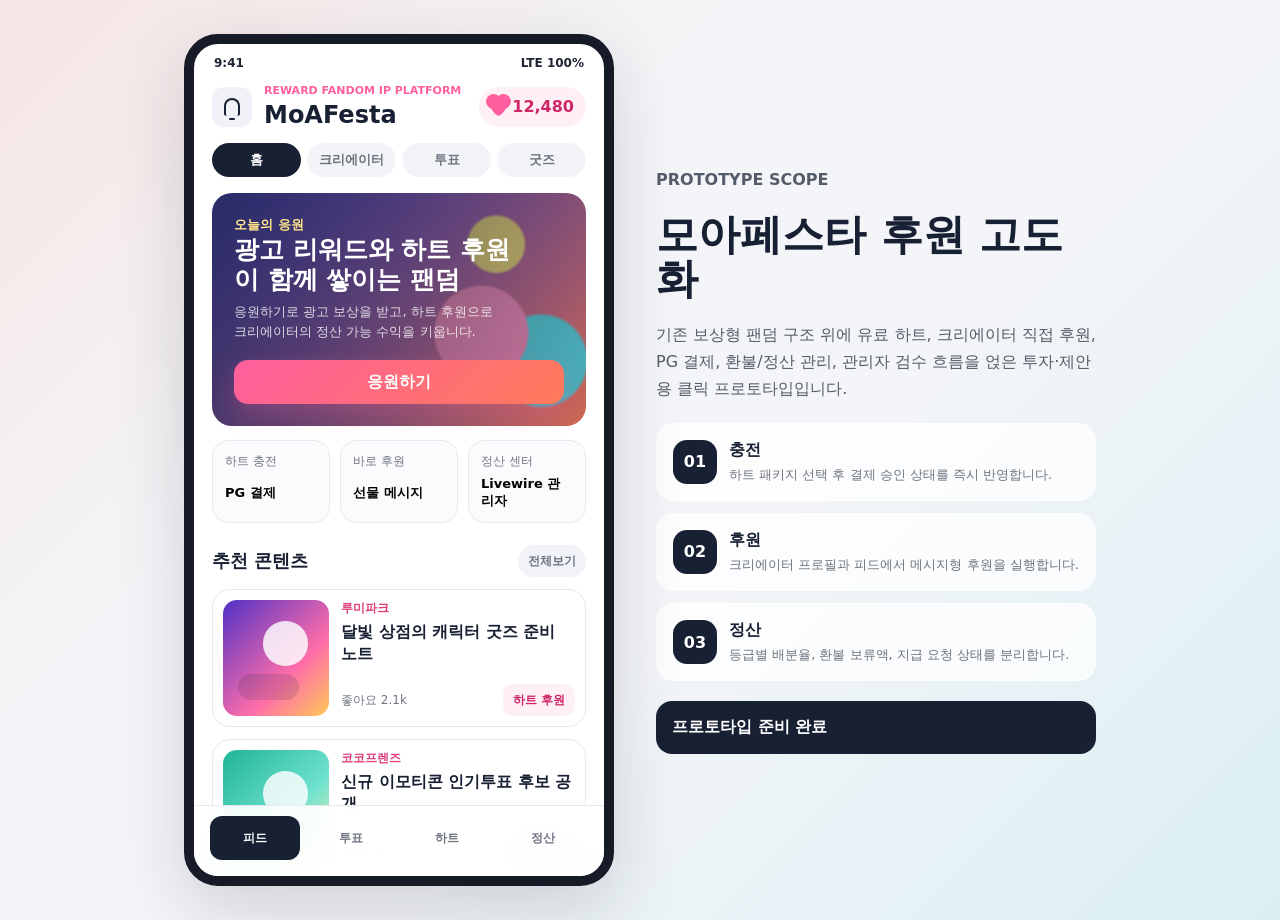
==== moafesta-prototype/index.html @ ada6a561 "Move prototype into project folder" ====
<!doctype html>
<html lang="ko">
  <head>
    <meta charset="UTF-8" />
    <meta name="viewport" content="width=device-width, initial-scale=1.0" />
    <title>MoAFesta 후원 프로토타입</title>
    <link rel="stylesheet" href="./styles.css" />
  </head>
  <body>
    <main class="workspace">
      <section class="phone-shell" aria-label="MoAFesta 앱 프로토타입">
        <div class="status-bar">
          <span>9:41</span>
          <span>LTE 100%</span>
        </div>

        <header class="app-header">
          <button class="icon-button" type="button" aria-label="알림">
            <span class="bell-icon"></span>
          </button>
          <div>
            <p class="eyebrow">Reward fandom IP platform</p>
            <h1>MoAFesta</h1>
          </div>
          <button class="wallet-chip" type="button" data-screen="wallet">
            <span class="heart-dot"></span>
            <strong id="heartBalance">12,480</strong>
          </button>
        </header>

        <nav class="tabs" aria-label="상단 메뉴">
          <button class="tab active" type="button" data-screen="home">홈</button>
          <button class="tab" type="button" data-screen="creators">크리에이터</button>
          <button class="tab" type="button" data-screen="vote">투표</button>
          <button class="tab" type="button" data-screen="shop">굿즈</button>
        </nav>

        <div class="screen active" id="home">
          <section class="hero-feed">
            <div>
              <p class="label">오늘의 응원</p>
              <h2>광고 리워드와 하트 후원이 함께 쌓이는 팬덤</h2>
              <p>응원하기로 광고 보상을 받고, 하트 후원으로 크리에이터의 정산 가능 수익을 키웁니다.</p>
            </div>
            <button class="primary" type="button" data-open-support="루미파크">응원하기</button>
          </section>

          <section class="quick-grid" aria-label="빠른 실행">
            <button type="button" data-screen="wallet">
              <span>하트 충전</span>
              <strong>PG 결제</strong>
            </button>
            <button type="button" data-open-support="코코프렌즈">
              <span>바로 후원</span>
              <strong>선물 메시지</strong>
            </button>
            <button type="button" data-screen="settlement">
              <span>정산 센터</span>
              <strong>Livewire 관리자</strong>
            </button>
          </section>

          <section class="section-head">
            <h3>추천 콘텐츠</h3>
            <button type="button" data-screen="creators">전체보기</button>
          </section>

          <article class="content-card">
            <div class="art-card art-lumi"></div>
            <div class="content-body">
              <div>
                <p class="creator-name">루미파크</p>
                <h4>달빛 상점의 캐릭터 굿즈 준비 노트</h4>
              </div>
              <div class="card-actions">
                <span>좋아요 2.1k</span>
                <button type="button" data-open-support="루미파크">하트 후원</button>
              </div>
            </div>
          </article>

          <article class="content-card">
            <div class="art-card art-coco"></div>
            <div class="content-body">
              <div>
                <p class="creator-name">코코프렌즈</p>
                <h4>신규 이모티콘 인기투표 후보 공개</h4>
              </div>
              <div class="card-actions">
                <span>댓글 348</span>
                <button type="button" data-open-support="코코프렌즈">하트 후원</button>
              </div>
            </div>
          </article>
        </div>

        <div class="screen" id="creators">
          <section class="profile-hero">
            <div class="profile-cover"></div>
            <div class="profile-main">
              <div class="avatar avatar-lumi"></div>
              <div>
                <p class="creator-name">Public Creator Profile</p>
                <h2>루미파크</h2>
                <p>웹툰, 캐릭터, 굿즈 제작을 함께 키우는 일러스트 크리에이터</p>
              </div>
            </div>
            <div class="profile-stats">
              <div><strong>38.2k</strong><span>팔로워</span></div>
              <div><strong>Gold</strong><span>등급</span></div>
              <div><strong>72%</strong><span>정산율</span></div>
            </div>
            <div class="profile-actions">
              <button class="secondary" type="button">팔로우</button>
              <button class="primary" type="button" data-open-support="루미파크">하트 후원</button>
            </div>
          </section>

          <section class="creator-panels">
            <article>
              <span class="mini-label">작품</span>
              <h3>달빛 상점</h3>
              <p>캐릭터 14종, 쇼폼 28개, 굿즈 6종</p>
            </article>
            <article>
              <span class="mini-label">팬 활동</span>
              <h3>응원 18,492회</h3>
              <p>이번 달 광고 응원 수익 1,284,000원</p>
            </article>
            <article>
              <span class="mini-label">이벤트</span>
              <h3>팝업 콜라보 후보</h3>
              <p>인기투표 TOP 3 진입 시 제작 지원금 지급</p>
            </article>
          </section>
        </div>

        <div class="screen" id="vote">
          <section class="section-head">
            <h3>월간 인기투표</h3>
            <button type="button">내 투표권 8</button>
          </section>
          <div class="ranking-list">
            <article>
              <strong>1</strong>
              <div class="avatar avatar-lumi"></div>
              <div><h4>루미파크</h4><p>굿즈 제작 지원 후보</p></div>
              <button type="button">투표</button>
            </article>
            <article>
              <strong>2</strong>
              <div class="avatar avatar-coco"></div>
              <div><h4>코코프렌즈</h4><p>이모티콘 캠페인 후보</p></div>
              <button type="button">투표</button>
            </article>
            <article>
              <strong>3</strong>
              <div class="avatar avatar-mint"></div>
              <div><h4>민트스튜디오</h4><p>오프라인 전시 후보</p></div>
              <button type="button">투표</button>
            </article>
          </div>
        </div>

        <div class="screen" id="shop">
          <section class="section-head">
            <h3>굿즈 & 이벤트</h3>
            <button type="button">콘 4,200</button>
          </section>
          <div class="goods-grid">
            <article>
              <div class="goods-art goods-a"></div>
              <h4>달빛 키링 세트</h4>
              <p>하트 후원자 선공개</p>
              <button type="button">구매하기</button>
            </article>
            <article>
              <div class="goods-art goods-b"></div>
              <h4>팝업 응모권</h4>
              <p>광고 리워드 콘 사용</p>
              <button type="button">응모하기</button>
            </article>
          </div>
        </div>

        <div class="screen" id="wallet">
          <section class="wallet-panel">
            <p class="label">나의 하트</p>
            <h2><span id="walletBalance">12,480</span> Heart</h2>
            <p>하트는 인앱 결제로 충전하고, 크리에이터에게 직접 후원할 수 있는 유료 포인트입니다.</p>
          </section>
          <section class="package-list" aria-label="하트 충전 패키지">
            <button type="button" data-charge="1000" data-price="1100"><strong>1,000</strong><span>1,100원</span></button>
            <button type="button" data-charge="5500" data-price="5500"><strong>5,500</strong><span>5,500원</span></button>
            <button type="button" data-charge="12000" data-price="11000"><strong>12,000</strong><span>11,000원</span></button>
          </section>
          <section class="history-list">
            <h3>최근 내역</h3>
            <article><span>충전</span><strong>+5,500</strong><small>카카오페이 승인</small></article>
            <article><span>후원</span><strong>-1,000</strong><small>루미파크에게 메시지 전송</small></article>
            <article><span>환불</span><strong>-3,000</strong><small>미사용 하트 환불 접수</small></article>
          </section>
        </div>

        <div class="screen" id="settlement">
          <section class="section-head">
            <h3>크리에이터 정산</h3>
            <button type="button">관리자 검수</button>
          </section>
          <div class="settlement-card">
            <p class="label">정산 가능 금액</p>
            <h2>1,428,800원</h2>
            <div class="progress"><span></span></div>
            <p>Gold 등급 정산율 72% 적용, 환불 대기분 84,000원 제외</p>
          </div>
          <div class="admin-table">
            <article><span>후원 수익</span><strong>1,620,000원</strong><small>승인</small></article>
            <article><span>광고 응원</span><strong>284,000원</strong><small>승인</small></article>
            <article><span>환불 보류</span><strong>84,000원</strong><small>검수중</small></article>
            <article><span>지급 요청</span><strong>1,428,800원</strong><small>대기</small></article>
          </div>
        </div>

        <nav class="bottom-nav" aria-label="하단 메뉴">
          <button class="active" type="button" data-screen="home">피드</button>
          <button type="button" data-screen="vote">투표</button>
          <button type="button" data-screen="wallet">하트</button>
          <button type="button" data-screen="settlement">정산</button>
        </nav>
      </section>

      <aside class="feature-panel">
        <p class="eyebrow">Prototype scope</p>
        <h2>모아페스타 후원 고도화</h2>
        <p>
          기존 보상형 팬덤 구조 위에 유료 하트, 크리에이터 직접 후원, PG 결제, 환불/정산 관리,
          관리자 검수 흐름을 얹은 투자·제안용 클릭 프로토타입입니다.
        </p>
        <div class="flow-list">
          <article>
            <span>01</span>
            <div><strong>충전</strong><p>하트 패키지 선택 후 결제 승인 상태를 즉시 반영합니다.</p></div>
          </article>
          <article>
            <span>02</span>
            <div><strong>후원</strong><p>크리에이터 프로필과 피드에서 메시지형 후원을 실행합니다.</p></div>
          </article>
          <article>
            <span>03</span>
            <div><strong>정산</strong><p>등급별 배분율, 환불 보류액, 지급 요청 상태를 분리합니다.</p></div>
          </article>
        </div>
        <div class="toast-log" id="toastLog">프로토타입 준비 완료</div>
      </aside>
    </main>

    <dialog class="support-modal" id="supportModal">
      <form method="dialog">
        <button class="close-button" type="submit" aria-label="닫기">×</button>
      </form>
      <p class="label">하트 후원</p>
      <h2><span id="supportCreator">루미파크</span>에게 마음 보내기</h2>
      <div class="amount-grid">
        <button type="button" data-support="300">300</button>
        <button type="button" data-support="1000">1,000</button>
        <button type="button" data-support="3000">3,000</button>
        <button type="button" data-support="5000">5,000</button>
      </div>
      <textarea id="supportMessage" maxlength="80">다음 굿즈도 기대하고 있어요.</textarea>
      <button class="primary full" type="button" id="sendSupport">후원 보내기</button>
      <p class="modal-note">후원 완료 후 미사용 유료 하트 기준 환불 정책과 크리에이터 정산 대기분이 자동 계산됩니다.</p>
    </dialog>

    <script src="./app.js"></script>
    <script>
      (() => {
        if (window.__moaPrototypeReady) return;

        const state = { hearts: 12480, selectedSupport: 1000, creator: "루미파크" };
        const formatNumber = (value) => new Intl.NumberFormat("ko-KR").format(value);
        const screens = [...document.querySelectorAll(".screen")];
        const tabs = [...document.querySelectorAll(".tab")];
        const bottomButtons = [...document.querySelectorAll(".bottom-nav button")];
        const supportModal = document.querySelector("#supportModal");
        const supportCreator = document.querySelector("#supportCreator");
        const toastLog = document.querySelector("#toastLog");
        const heartBalance = document.querySelector("#heartBalance");
        const walletBalance = document.querySelector("#walletBalance");

        const updateBalances = () => {
          heartBalance.textContent = formatNumber(state.hearts);
          walletBalance.textContent = formatNumber(state.hearts);
        };

        const showToast = (message) => {
          toastLog.textContent = message;
        };

        const setScreen = (screenId) => {
          screens.forEach((screen) => screen.classList.toggle("active", screen.id === screenId));
          tabs.forEach((button) => button.classList.toggle("active", button.dataset.screen === screenId));
          bottomButtons.forEach((button) => button.classList.toggle("active", button.dataset.screen === screenId));
          showToast(`${screenId} 화면으로 이동했습니다.`);
        };

        const openSupport = (creatorName) => {
          state.creator = creatorName;
          supportCreator.textContent = creatorName;
          document.querySelectorAll("[data-support]").forEach((button) => {
            button.classList.toggle("selected", Number(button.dataset.support) === state.selectedSupport);
          });
          if (supportModal.showModal) {
            supportModal.showModal();
          } else {
            supportModal.setAttribute("open", "");
          }
        };

        document.querySelectorAll("[data-screen]").forEach((button) => {
          button.addEventListener("click", () => setScreen(button.dataset.screen));
        });

        document.querySelectorAll("[data-open-support]").forEach((button) => {
          button.addEventListener("click", () => openSupport(button.dataset.openSupport));
        });

        document.querySelectorAll("[data-charge]").forEach((button) => {
          button.addEventListener("click", () => {
            const amount = Number(button.dataset.charge);
            const price = Number(button.dataset.price);
            state.hearts += amount;
            updateBalances();
            showToast(`${formatNumber(price)}원 결제 승인: 하트 ${formatNumber(amount)}개가 충전되었습니다.`);
          });
        });

        document.querySelectorAll("[data-support]").forEach((button) => {
          button.addEventListener("click", () => {
            state.selectedSupport = Number(button.dataset.support);
            document.querySelectorAll("[data-support]").forEach((target) => target.classList.remove("selected"));
            button.classList.add("selected");
          });
        });

        document.querySelector("#sendSupport").addEventListener("click", () => {
          if (state.hearts < state.selectedSupport) {
            showToast("하트 잔액이 부족합니다. 충전 화면에서 먼저 충전해 주세요.");
            supportModal.close ? supportModal.close() : supportModal.removeAttribute("open");
            setScreen("wallet");
            return;
          }

          state.hearts -= state.selectedSupport;
          updateBalances();
          supportModal.close ? supportModal.close() : supportModal.removeAttribute("open");
          showToast(`${state.creator}에게 하트 ${formatNumber(state.selectedSupport)}개 후원이 완료되었습니다.`);
        });

        document.querySelectorAll(".ranking-list button").forEach((button) => {
          button.addEventListener("click", () => showToast("투표권 1장이 사용되었습니다."));
        });

        document.querySelectorAll(".goods-grid button").forEach((button) => {
          button.addEventListener("click", () => showToast(`${button.textContent} 요청이 접수되었습니다.`));
        });

        updateBalances();
      })();
    </script>
  </body>
</html>
---- moafesta-prototype/styles.css ----
:root {
  --ink: #182033;
  --muted: #6f7481;
  --line: #e8e9ee;
  --panel: #ffffff;
  --soft: #f6f7fb;
  --pink: #ff5f9e;
  --coral: #ff7a59;
  --cyan: #3ac8d8;
  --green: #30b27b;
  --yellow: #ffc857;
  --shadow: 0 24px 70px rgba(19, 26, 45, 0.16);
}

* {
  box-sizing: border-box;
}

body {
  margin: 0;
  min-height: 100vh;
  background:
    linear-gradient(135deg, rgba(255, 122, 89, 0.13), transparent 34%),
    linear-gradient(315deg, rgba(58, 200, 216, 0.14), transparent 42%),
    #f4f5f8;
  color: var(--ink);
  font-family: Inter, Pretendard, "Apple SD Gothic Neo", "Noto Sans KR", system-ui, sans-serif;
  letter-spacing: 0;
}

button,
textarea {
  font: inherit;
}

button {
  cursor: pointer;
}

.workspace {
  display: grid;
  grid-template-columns: minmax(320px, 430px) minmax(300px, 440px);
  gap: 42px;
  align-items: center;
  justify-content: center;
  min-height: 100vh;
  padding: 34px;
}

.phone-shell {
  position: relative;
  display: flex;
  flex-direction: column;
  height: 860px;
  max-height: calc(100vh - 48px);
  overflow: hidden;
  background: var(--panel);
  border: 10px solid #171b27;
  border-radius: 34px;
  box-shadow: var(--shadow);
}

.status-bar,
.app-header,
.tabs,
.bottom-nav {
  flex: 0 0 auto;
}

.status-bar {
  display: flex;
  justify-content: space-between;
  padding: 12px 20px 6px;
  color: #1e2433;
  font-size: 12px;
  font-weight: 700;
}

.app-header {
  display: grid;
  grid-template-columns: 40px 1fr auto;
  gap: 12px;
  align-items: center;
  padding: 8px 18px 14px;
}

.app-header h1,
.feature-panel h2,
.profile-hero h2,
.wallet-panel h2,
.settlement-card h2,
.support-modal h2 {
  margin: 0;
}

.eyebrow,
.label,
.mini-label {
  margin: 0 0 4px;
  color: var(--pink);
  font-size: 11px;
  font-weight: 800;
  letter-spacing: 0;
  text-transform: uppercase;
}

.icon-button,
.wallet-chip,
.tab,
.bottom-nav button,
.section-head button,
.card-actions button,
.ranking-list button,
.goods-grid button,
.package-list button,
.quick-grid button,
.secondary,
.primary {
  border: 0;
}

.icon-button {
  display: grid;
  width: 40px;
  height: 40px;
  place-items: center;
  background: #f0f2f8;
  border-radius: 12px;
}

.bell-icon {
  width: 16px;
  height: 18px;
  border: 2px solid var(--ink);
  border-bottom: 0;
  border-radius: 12px 12px 4px 4px;
}

.bell-icon::after {
  content: "";
  display: block;
  width: 6px;
  height: 2px;
  margin: 18px auto 0;
  background: var(--ink);
  border-radius: 2px;
}

.wallet-chip {
  display: inline-flex;
  gap: 6px;
  align-items: center;
  height: 40px;
  padding: 0 12px;
  background: #fff0f5;
  border-radius: 999px;
  color: #cf2668;
}

.heart-dot {
  position: relative;
  width: 15px;
  height: 15px;
  background: var(--pink);
  border-radius: 50% 50% 50% 4px;
  transform: rotate(-45deg);
}

.heart-dot::before,
.heart-dot::after {
  content: "";
  position: absolute;
  width: 15px;
  height: 15px;
  background: inherit;
  border-radius: 50%;
}

.heart-dot::before {
  top: -7px;
  left: 0;
}

.heart-dot::after {
  top: 0;
  right: -7px;
}

.tabs {
  display: grid;
  grid-template-columns: repeat(4, 1fr);
  gap: 6px;
  padding: 0 18px 12px;
}

.tab {
  min-height: 34px;
  background: #f3f4f8;
  color: var(--muted);
  border-radius: 999px;
  font-size: 13px;
  font-weight: 800;
}

.tab.active {
  background: var(--ink);
  color: white;
}

.screen {
  display: none;
  flex: 1 1 auto;
  min-height: 0;
  overflow: auto;
  padding: 0 18px 96px;
}

.screen.active {
  display: block;
}

.hero-feed {
  display: grid;
  gap: 18px;
  min-height: 210px;
  margin-top: 4px;
  padding: 22px;
  background:
    linear-gradient(120deg, rgba(24, 32, 51, 0.74), rgba(24, 32, 51, 0.2)),
    radial-gradient(circle at 76% 22%, #fce27a 0 8%, transparent 9%),
    radial-gradient(circle at 72% 60%, #ff8fbd 0 15%, transparent 16%),
    radial-gradient(circle at 88% 72%, #58d8e1 0 12%, transparent 13%),
    linear-gradient(135deg, #574bff, #ff7a59);
  border-radius: 20px;
  color: white;
}

.hero-feed h2 {
  max-width: 280px;
  margin: 0 0 8px;
  font-size: 25px;
  line-height: 1.18;
}

.hero-feed p {
  max-width: 260px;
  margin: 0;
  color: rgba(255, 255, 255, 0.82);
  font-size: 13px;
  line-height: 1.55;
}

.hero-feed .label {
  color: #ffe58a;
}

.primary {
  min-height: 44px;
  padding: 0 18px;
  background: linear-gradient(135deg, var(--pink), var(--coral));
  color: white;
  border-radius: 14px;
  font-weight: 900;
  box-shadow: 0 10px 24px rgba(255, 95, 158, 0.26);
}

.secondary {
  min-height: 44px;
  padding: 0 18px;
  background: #f1f3f8;
  color: var(--ink);
  border-radius: 14px;
  font-weight: 900;
}

.quick-grid {
  display: grid;
  grid-template-columns: repeat(3, 1fr);
  gap: 10px;
  margin: 14px 0 22px;
}

.quick-grid button {
  display: grid;
  gap: 6px;
  min-height: 82px;
  padding: 12px;
  text-align: left;
  background: #fbfbfd;
  border: 1px solid var(--line);
  border-radius: 16px;
}

.quick-grid span,
.content-card span,
.history-list small,
.admin-table small {
  color: var(--muted);
  font-size: 12px;
}

.quick-grid strong {
  font-size: 13px;
  line-height: 1.3;
}

.section-head {
  display: flex;
  align-items: center;
  justify-content: space-between;
  margin: 8px 0 12px;
}

.section-head h3,
.history-list h3 {
  margin: 0;
  font-size: 18px;
}

.section-head button {
  min-height: 32px;
  padding: 0 10px;
  background: #f2f3f8;
  color: var(--muted);
  border-radius: 999px;
  font-size: 12px;
  font-weight: 800;
}

.content-card {
  display: grid;
  grid-template-columns: 106px 1fr;
  gap: 12px;
  min-height: 136px;
  margin-bottom: 12px;
  padding: 10px;
  background: white;
  border: 1px solid var(--line);
  border-radius: 18px;
}

.art-card,
.goods-art,
.profile-cover {
  position: relative;
  overflow: hidden;
  background: #e9edf7;
}

.art-card {
  min-height: 116px;
  border-radius: 14px;
}

.art-card::before,
.goods-art::before,
.profile-cover::before {
  content: "";
  position: absolute;
  inset: 18% 20% auto auto;
  width: 42%;
  aspect-ratio: 1;
  background: rgba(255, 255, 255, 0.82);
  border-radius: 50%;
}

.art-card::after,
.goods-art::after,
.profile-cover::after {
  content: "";
  position: absolute;
  inset: auto auto 14% 14%;
  width: 58%;
  height: 22%;
  background: rgba(24, 32, 51, 0.14);
  border-radius: 999px;
}

.art-lumi {
  background: linear-gradient(135deg, #5132c7, #ff6ea9 64%, #ffc857);
}

.art-coco {
  background: linear-gradient(135deg, #20b497, #6de1cf 58%, #fff0a6);
}

.content-body {
  display: flex;
  flex-direction: column;
  justify-content: space-between;
  min-width: 0;
}

.creator-name {
  margin: 0 0 4px;
  color: #de3c7b;
  font-size: 12px;
  font-weight: 900;
}

.content-body h4,
.ranking-list h4,
.goods-grid h4 {
  margin: 0;
  line-height: 1.35;
}

.card-actions {
  display: flex;
  gap: 8px;
  align-items: center;
  justify-content: space-between;
}

.card-actions button,
.ranking-list button,
.goods-grid button {
  min-height: 32px;
  padding: 0 10px;
  background: #fff0f5;
  color: #cf2668;
  border-radius: 10px;
  font-size: 12px;
  font-weight: 900;
}

.profile-hero,
.wallet-panel,
.settlement-card {
  padding: 14px;
  background: #fbfbfd;
  border: 1px solid var(--line);
  border-radius: 18px;
}

.profile-cover {
  height: 128px;
  border-radius: 14px;
  background:
    radial-gradient(circle at 18% 24%, #ffe27c 0 10%, transparent 11%),
    radial-gradient(circle at 76% 48%, #ff8fbd 0 16%, transparent 17%),
    linear-gradient(135deg, #4934b8, #33c5d1);
}

.profile-main {
  display: grid;
  grid-template-columns: 72px 1fr;
  gap: 12px;
  align-items: end;
  margin-top: -22px;
  padding: 0 8px;
}

.avatar {
  width: 60px;
  height: 60px;
  border: 4px solid white;
  border-radius: 20px;
  box-shadow: 0 8px 18px rgba(18, 26, 45, 0.12);
}

.avatar-lumi {
  background: linear-gradient(135deg, #ff7ab2, #5733c5);
}

.avatar-coco {
  background: linear-gradient(135deg, #58e0d2, #15956d);
}

.avatar-mint {
  background: linear-gradient(135deg, #ffc857, #24b5ce);
}

.profile-main p,
.creator-panels p,
.wallet-panel p,
.settlement-card p,
.goods-grid p,
.ranking-list p,
.flow-list p {
  margin: 4px 0 0;
  color: var(--muted);
  font-size: 13px;
  line-height: 1.48;
}

.profile-stats {
  display: grid;
  grid-template-columns: repeat(3, 1fr);
  gap: 8px;
  margin: 16px 0;
}

.profile-stats div {
  display: grid;
  gap: 2px;
  padding: 10px;
  background: white;
  border-radius: 12px;
}

.profile-stats span {
  color: var(--muted);
  font-size: 11px;
}

.profile-actions {
  display: grid;
  grid-template-columns: 1fr 1fr;
  gap: 10px;
}

.creator-panels,
.ranking-list,
.admin-table,
.history-list {
  display: grid;
  gap: 10px;
  margin-top: 14px;
}

.creator-panels article,
.ranking-list article,
.history-list article,
.admin-table article {
  display: grid;
  gap: 4px;
  padding: 14px;
  background: white;
  border: 1px solid var(--line);
  border-radius: 16px;
}

.ranking-list article {
  grid-template-columns: 28px 60px 1fr auto;
  align-items: center;
}

.ranking-list article > strong {
  color: var(--coral);
  font-size: 20px;
}

.wallet-panel {
  margin-top: 6px;
  background: linear-gradient(135deg, #fff1f6, #eefcff);
}

.wallet-panel h2 {
  font-size: 34px;
}

.package-list {
  display: grid;
  grid-template-columns: repeat(3, 1fr);
  gap: 10px;
  margin: 14px 0;
}

.package-list button {
  display: grid;
  gap: 5px;
  min-height: 86px;
  padding: 12px 8px;
  background: white;
  border: 1px solid var(--line);
  border-radius: 16px;
}

.package-list strong {
  color: #cf2668;
}

.package-list span {
  color: var(--muted);
  font-size: 12px;
}

.goods-grid {
  display: grid;
  grid-template-columns: 1fr 1fr;
  gap: 12px;
}

.goods-grid article {
  display: grid;
  gap: 8px;
  padding: 10px;
  background: white;
  border: 1px solid var(--line);
  border-radius: 16px;
}

.goods-art {
  height: 120px;
  border-radius: 12px;
}

.goods-a {
  background: linear-gradient(135deg, #ff7a59, #ffc857);
}

.goods-b {
  background: linear-gradient(135deg, #22b5c7, #5949d9);
}

.settlement-card h2 {
  font-size: 30px;
}

.progress {
  height: 10px;
  margin: 14px 0 8px;
  overflow: hidden;
  background: #eceef4;
  border-radius: 999px;
}

.progress span {
  display: block;
  width: 72%;
  height: 100%;
  background: linear-gradient(90deg, var(--green), var(--cyan));
}

.admin-table article,
.history-list article {
  grid-template-columns: 1fr auto;
  align-items: center;
}

.admin-table small,
.history-list small {
  grid-column: 1 / -1;
}

.bottom-nav {
  position: absolute;
  right: 0;
  bottom: 0;
  left: 0;
  display: grid;
  grid-template-columns: repeat(4, 1fr);
  gap: 6px;
  padding: 10px 16px 16px;
  background: rgba(255, 255, 255, 0.92);
  border-top: 1px solid var(--line);
  backdrop-filter: blur(16px);
}

.bottom-nav button {
  min-height: 44px;
  background: transparent;
  color: var(--muted);
  border-radius: 12px;
  font-size: 12px;
  font-weight: 900;
}

.bottom-nav button.active {
  background: #182033;
  color: white;
}

.feature-panel {
  display: grid;
  gap: 20px;
}

.feature-panel h2 {
  font-size: 42px;
  line-height: 1.05;
}

.feature-panel > p {
  margin: 0;
  color: #555c69;
  font-size: 16px;
  line-height: 1.7;
}

.flow-list {
  display: grid;
  gap: 12px;
}

.flow-list article {
  display: grid;
  grid-template-columns: 44px 1fr;
  gap: 12px;
  padding: 16px;
  background: rgba(255, 255, 255, 0.76);
  border: 1px solid rgba(255, 255, 255, 0.7);
  border-radius: 18px;
}

.flow-list span {
  display: grid;
  width: 44px;
  height: 44px;
  place-items: center;
  background: var(--ink);
  color: white;
  border-radius: 14px;
  font-weight: 900;
}

.toast-log {
  min-height: 50px;
  padding: 16px;
  background: #182033;
  color: white;
  border-radius: 16px;
  font-weight: 800;
}

.support-modal {
  width: min(360px, calc(100vw - 32px));
  padding: 22px;
  border: 0;
  border-radius: 22px;
  color: var(--ink);
  box-shadow: var(--shadow);
}

.support-modal::backdrop {
  background: rgba(12, 18, 31, 0.42);
}

.close-button {
  position: absolute;
  top: 14px;
  right: 14px;
  width: 34px;
  height: 34px;
  border: 0;
  background: #f1f3f8;
  border-radius: 50%;
  font-size: 22px;
}

.amount-grid {
  display: grid;
  grid-template-columns: repeat(4, 1fr);
  gap: 8px;
  margin: 18px 0 12px;
}

.amount-grid button {
  min-height: 42px;
  border: 1px solid var(--line);
  background: white;
  border-radius: 12px;
  font-weight: 900;
}

.amount-grid button.selected {
  border-color: var(--pink);
  background: #fff0f5;
  color: #cf2668;
}

textarea {
  width: 100%;
  min-height: 84px;
  resize: none;
  padding: 12px;
  border: 1px solid var(--line);
  border-radius: 14px;
  color: var(--ink);
}

.full {
  width: 100%;
  margin-top: 12px;
}

.modal-note {
  margin: 12px 0 0;
  color: var(--muted);
  font-size: 12px;
  line-height: 1.45;
}

@media (max-width: 860px) {
  .workspace {
    grid-template-columns: 1fr;
    padding: 16px;
  }

  .phone-shell {
    width: 100%;
    max-width: 430px;
    height: min(860px, calc(100vh - 32px));
    margin: 0 auto;
  }

  .feature-panel {
    max-width: 430px;
    margin: 0 auto 30px;
  }

  .feature-panel h2 {
    font-size: 30px;
  }
}

@media (max-width: 420px) {
  .workspace {
    padding: 0;
  }

  .phone-shell {
    height: 100vh;
    max-height: none;
    border: 0;
    border-radius: 0;
  }

  .feature-panel {
    display: none;
  }
}
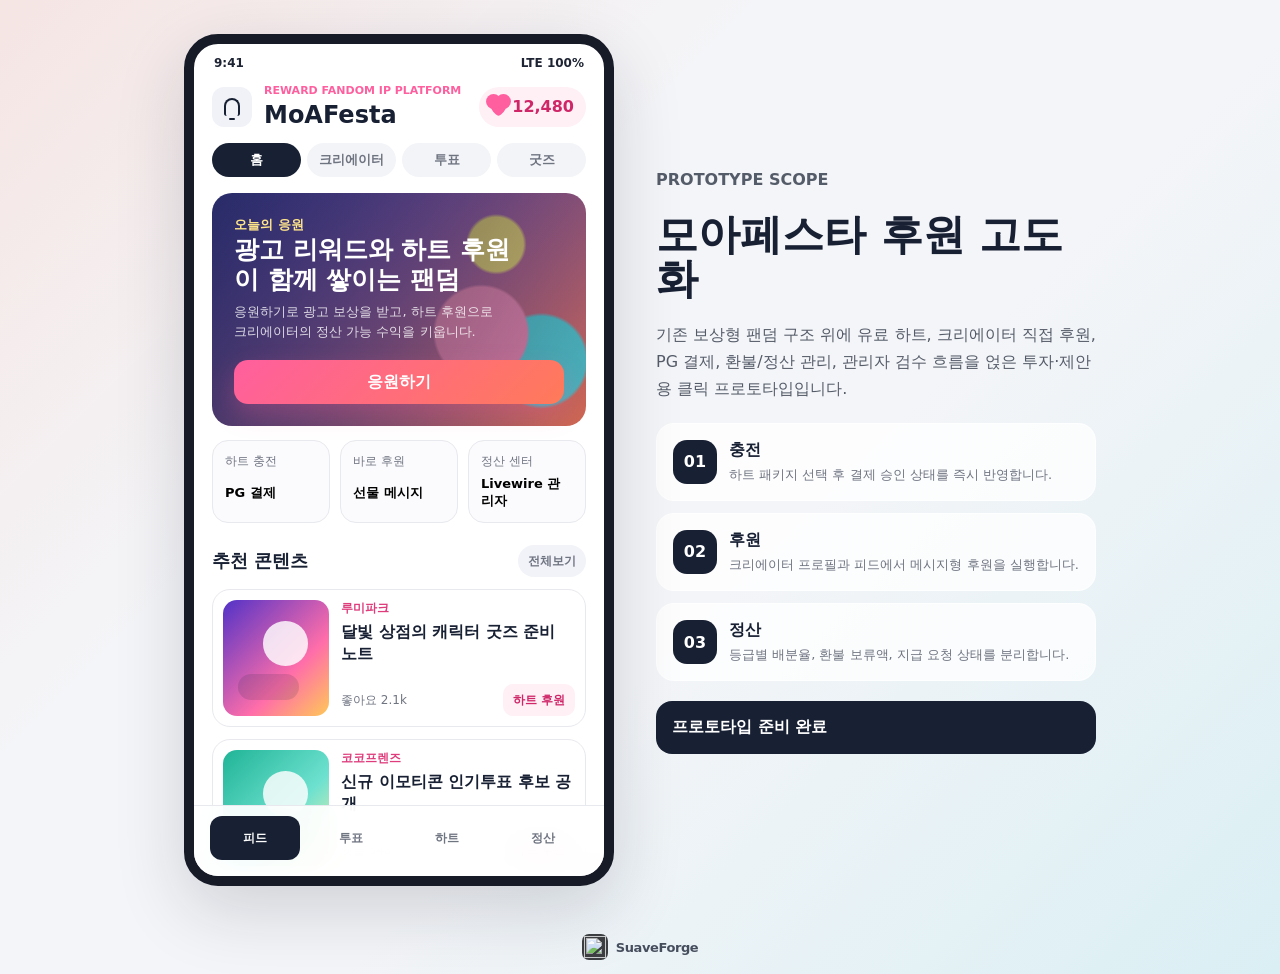
==== commit 418bdf8d: "Apply Moafesta portfolio presentation mode" ====
--- a/moafesta-prototype/index.html
+++ b/moafesta-prototype/index.html
@@ -5,7 +5,8 @@
     <meta name="viewport" content="width=device-width, initial-scale=1.0" />
     <title>MoAFesta 후원 프로토타입</title>
     <link rel="stylesheet" href="./styles.css" />
-  </head>
+  <script src="./presentation-standard.js"></script>
+</head>
   <body>
     <main class="workspace">
       <section class="phone-shell" aria-label="MoAFesta 앱 프로토타입">
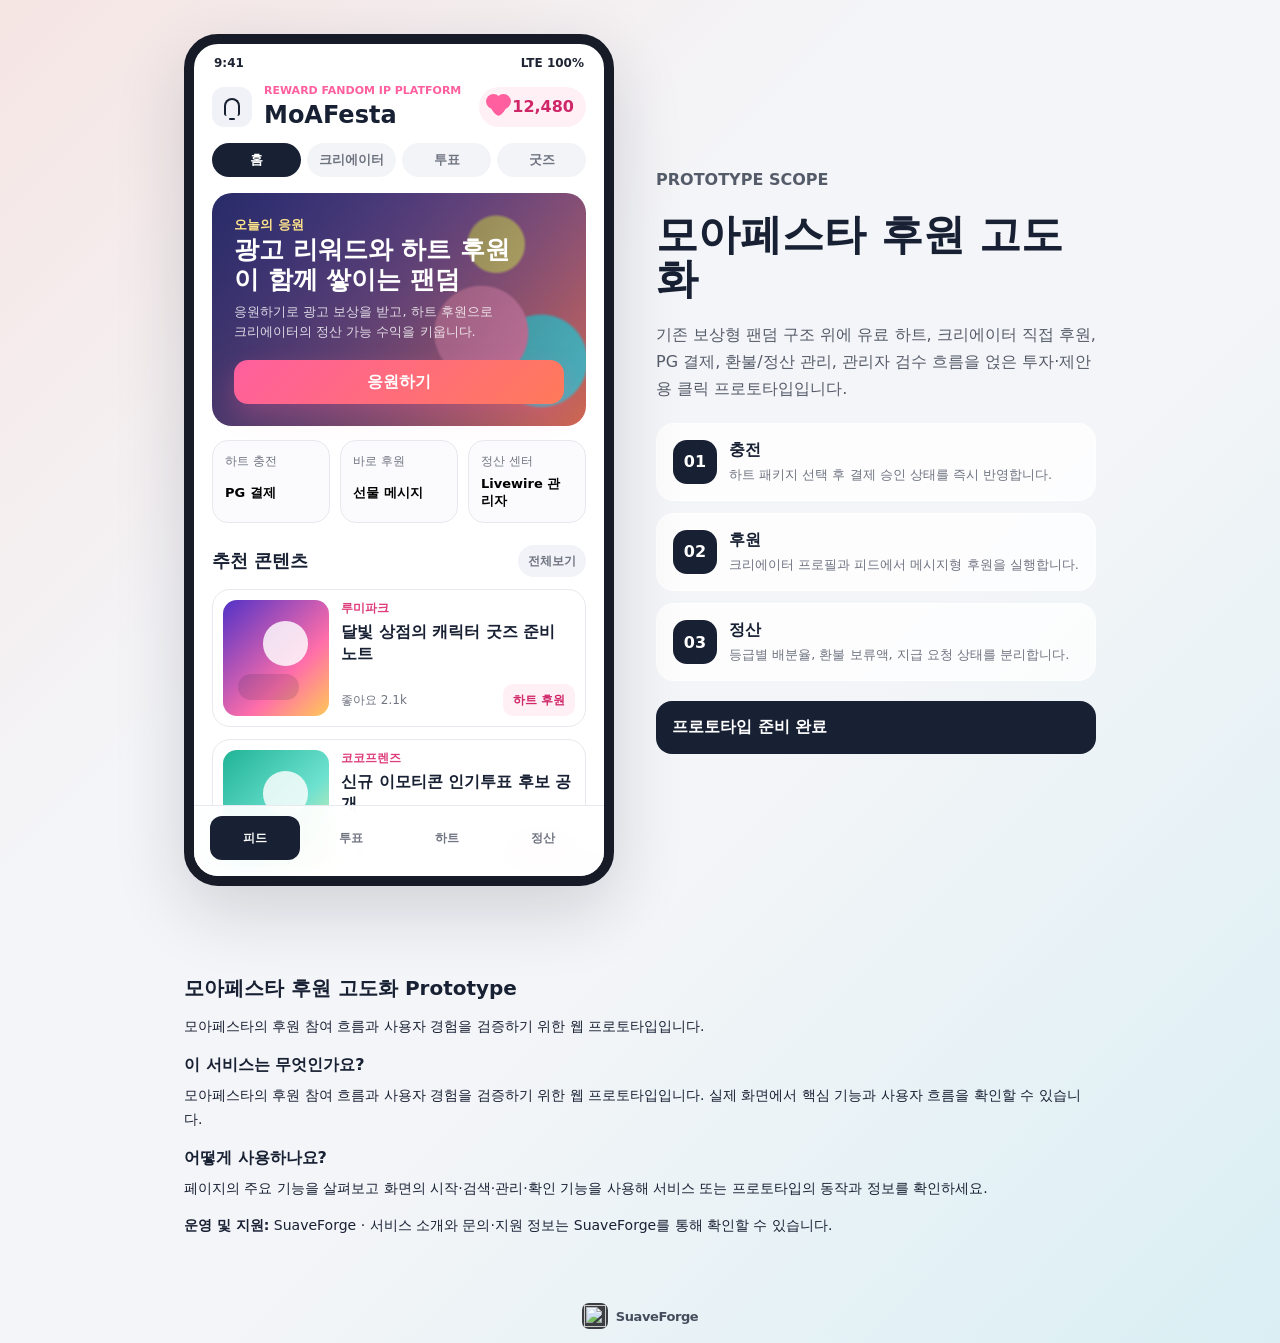
==== commit 140735ad: "Apply SiteHub SearchOps p21 and shared robots" ====
--- a/moafesta-prototype/index.html
+++ b/moafesta-prototype/index.html
@@ -6,6 +6,21 @@
     <title>MoAFesta 후원 프로토타입</title>
     <link rel="stylesheet" href="./styles.css" />
   <script src="./presentation-standard.js"></script>
+
+    <!-- SITEHUB-BEGIN -->
+    <meta name="description" content="모아페스타 후원 고도화 프로토타입.">
+    <link rel="canonical" href="https://programmer119.github.io/moafesta-prototype/">
+    <meta property="og:title" content="MoAFesta 후원 프로토타입">
+    <meta property="og:description" content="모아페스타 후원 고도화 프로토타입.">
+    <meta property="og:image" content="https://sitehub.suaveforge.com/assets/namecard-default.png">
+    <meta property="og:url" content="https://programmer119.github.io/moafesta-prototype/">
+    <meta property="og:site_name" content="SuaveForge">
+    <meta name="twitter:card" content="summary_large_image">
+    <script async src="https://sitehub.suaveforge.com/analytics-loader.js" data-sitehub-project="p21"></script>
+    <!-- SITEHUB-END -->
+<!-- sitehub-searchops-head:begin -->
+<script type="application/ld+json">{"@context":"https://schema.org","@type":"WebApplication","name":"모아페스타 후원 고도화 Prototype","url":"https://programmer119.github.io/moafesta-prototype/","description":"모아페스타의 후원 참여 흐름과 사용자 경험을 검증하기 위한 웹 프로토타입입니다.","creator":{"@type":"Organization","name":"SuaveForge","url":"https://suaveforge.com/"},"isPartOf":{"@type":"WebSite","name":"SuaveForge Portfolio","url":"https://suaveforge.com/"}}</script>
+<!-- sitehub-searchops-head:end -->
 </head>
   <body>
     <main class="workspace">
@@ -368,5 +383,16 @@
         updateBalances();
       })();
     </script>
-  </body>
+  <!-- sitehub-searchops-content:begin -->
+<section data-sitehub-searchops="p21" aria-label="서비스 정보" style="box-sizing:border-box;position:relative;z-index:1;max-width:960px;margin:32px auto;padding:20px 24px;font:14px/1.65 system-ui,-apple-system,BlinkMacSystemFont,'Segoe UI',sans-serif;color:inherit;background:transparent">
+  <h2 style="font:inherit;font-size:1.25rem;font-weight:700;margin:0 0 10px">모아페스타 후원 고도화 Prototype</h2>
+  <p style="margin:0 0 14px">모아페스타의 후원 참여 흐름과 사용자 경험을 검증하기 위한 웹 프로토타입입니다.</p>
+  <h3 style="font:inherit;font-size:1rem;font-weight:700;margin:14px 0 6px">이 서비스는 무엇인가요?</h3>
+  <p style="margin:0 0 10px">모아페스타의 후원 참여 흐름과 사용자 경험을 검증하기 위한 웹 프로토타입입니다. 실제 화면에서 핵심 기능과 사용자 흐름을 확인할 수 있습니다.</p>
+  <h3 style="font:inherit;font-size:1rem;font-weight:700;margin:14px 0 6px">어떻게 사용하나요?</h3>
+  <p style="margin:0 0 10px">페이지의 주요 기능을 살펴보고 화면의 시작·검색·관리·확인 기능을 사용해 서비스 또는 프로토타입의 동작과 정보를 확인하세요.</p>
+  <p style="margin:14px 0 0"><strong>운영 및 지원:</strong> SuaveForge · 서비스 소개와 문의·지원 정보는 SuaveForge를 통해 확인할 수 있습니다.</p>
+</section>
+<!-- sitehub-searchops-content:end -->
+</body>
 </html>
